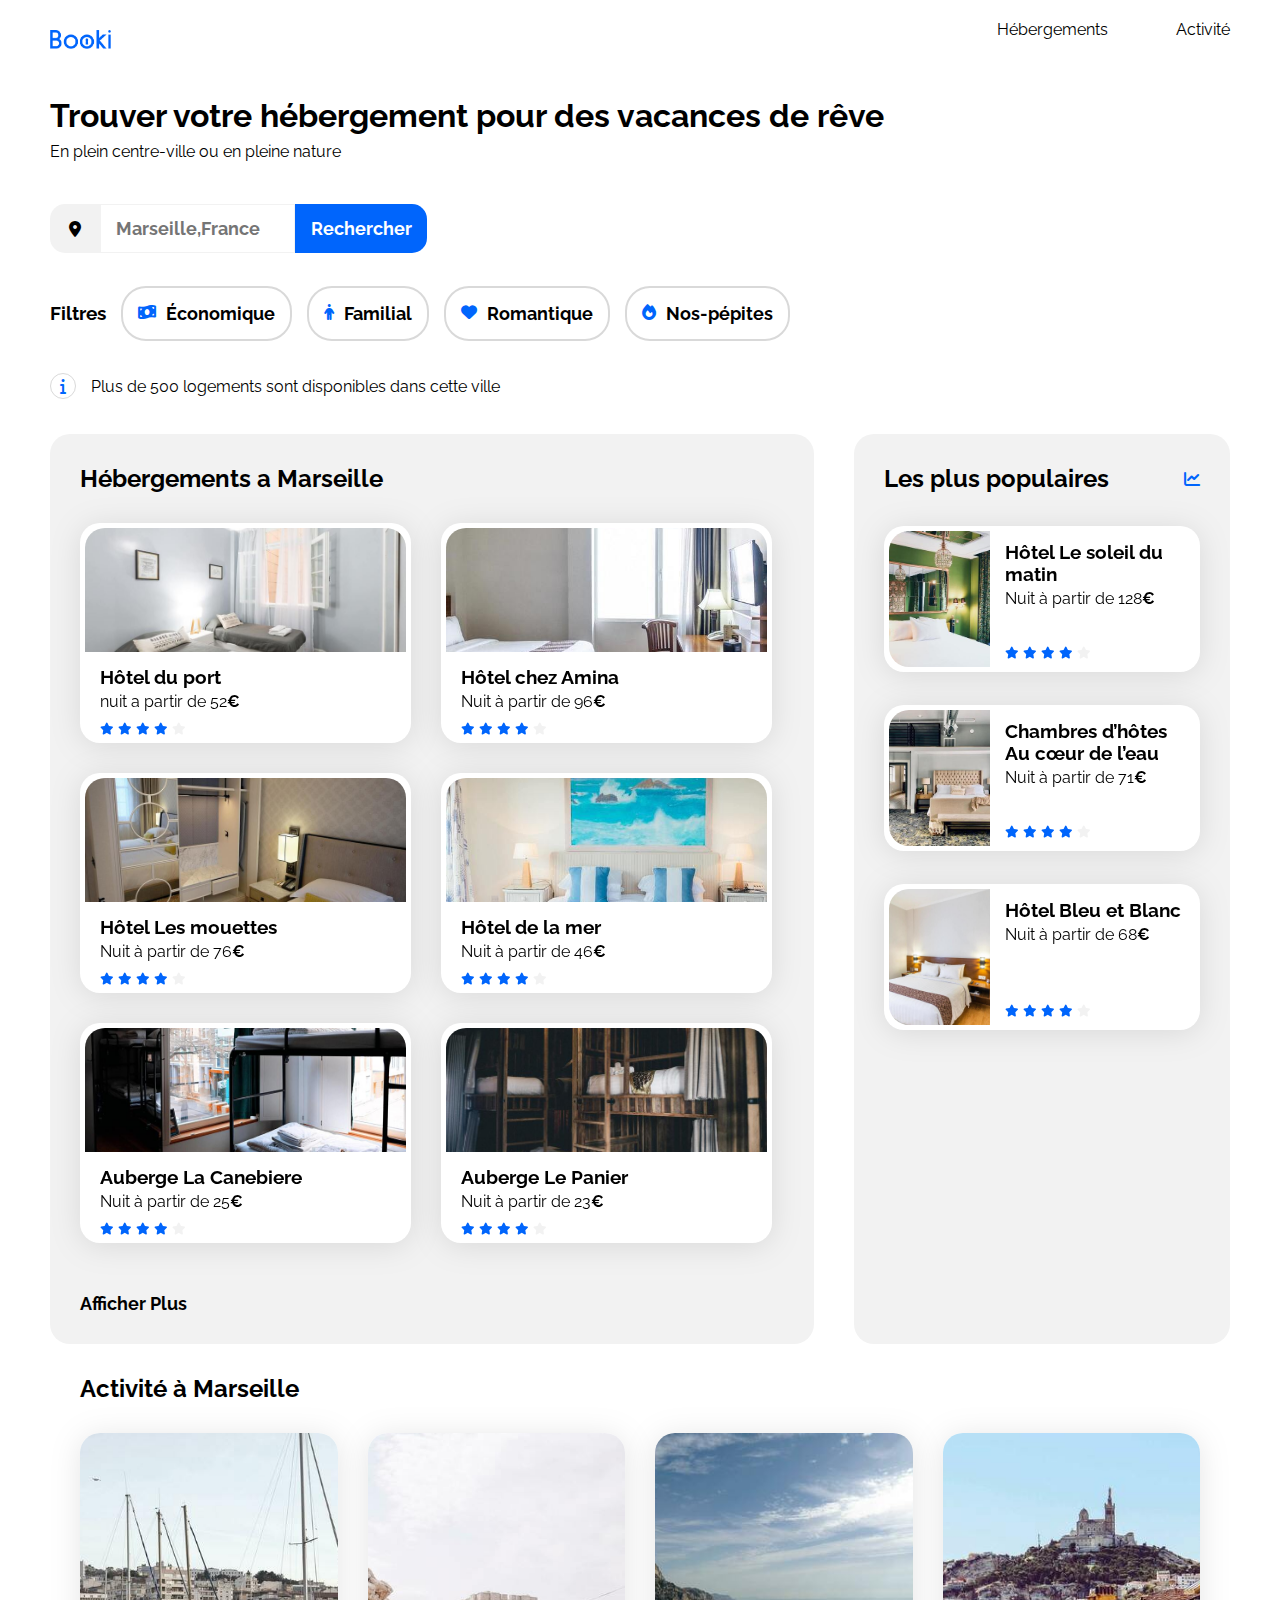
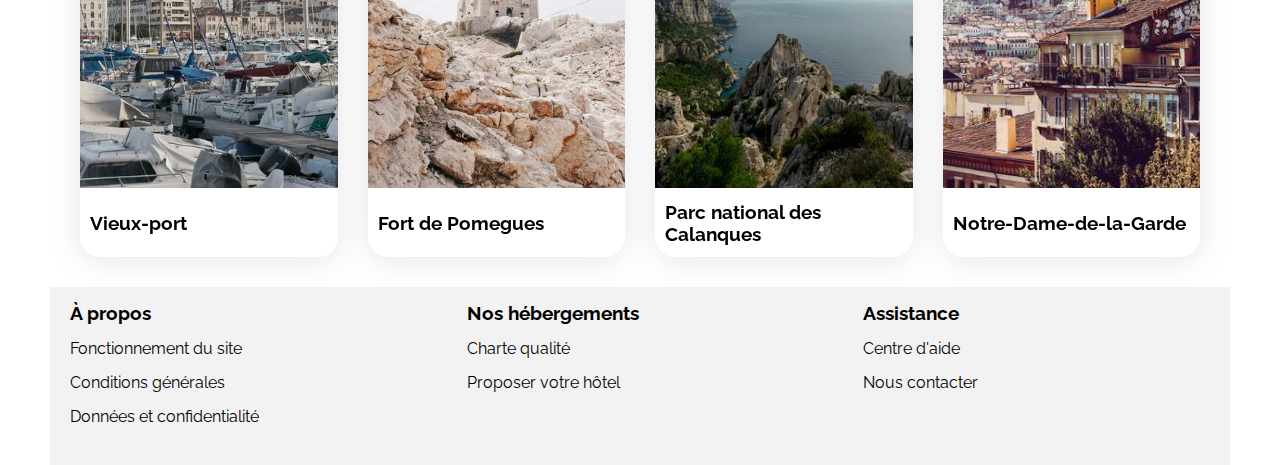
==== index.html @ 9b4d6f0b "bug" ====
<!DOCTYPE html>
<html lang="fr">

<head>
    <meta charset="UTF-8">
    <meta name="viewport" content="width=device-width, initial-scale=1.0">
    <title>Booki</title>
    
<!-- Stylesheet-->

    <link rel="stylesheet" href="/assets/style.css">
    <link rel="stylesheet" href="https://cdnjs.cloudflare.com/ajax/libs/font-awesome/6.2.1/css/all.min.css"/>

<!-- Googlefonts--> 

    <link rel="preconnect" href="https://fonts.googleapis.com">
    <link rel="preconnect" href="https://fonts.gstatic.com" crossorigin>
    <link href="https://fonts.googleapis.com/css2?family=Raleway:wght@400;500;700&display=swap" rel="stylesheet">

</head>

<body>

    <div class="main-container">

    <!-- section logo/Navbar-->
        <header>
            <div class="logo">
                <img src="/assets/images/logo/Booki.png" alt="">
            </div>

            <nav class="navbar">
                <div class="button">
                    <div class="btn1">
                        <div class="underline-effect"></div>
                        <a class="navlinks" href="#hebergement" >Hébergements</a> 
                    </div>
                    <div class="btn2">
                        <a class="navlinks" href="#activité" >Activité</a>
                    </div> 
                </div>
            </nav>
        </header>

    
        <main>
        <!-- section Recherche-->   
        
        <section class="section-info">
            <div class="headline">
                <h1>Trouver votre hébergement pour des vacances de rêve</h1>
                <p>En plein centre-ville ou en pleine nature</p>
             </div>

            <div class="search"> 
                <form action="#">
                    <div class="mapicon">
                        <i class="fa-solid fa-location-dot"></i>
                    </div>
                    <input class="search-input" type="search" placeholder="Marseille,France">
                    <button class="search-btn">Rechercher</button>
                    <button class="search-btn-phone"><i class="fa-solid fa-magnifying-glass"></i></button>
                </form>
            </div>

            <div class="filter-bar">
                <div class="filtretitle">
                     <h3>Filtres</h3>  
                </div>
                <div class="zonefiltres">
                    <div class="filtre">
                        <div class="filter-icon">
                            <i class="fa-solid fa-money-bill-wave"></i>
                        </div>
                        <span>Économique</span>
    
                    </div>
                    <div class="filtre">
                        <div class="filter-icon">
                            <i class="fa-solid fa-person"></i>
                        </div>
                        <span>Familial</span>
                    </div>
                    <div class="filtre">
                        <div class="filter-icon">
                            <i class="fa-solid fa-heart"></i>
                        </div>
                        <span>Romantique</span>
                    </div>
                    <div class="filtre">
                        <div class="filter-icon">
                            <i class="fa-solid fa-fire"></i>
                        </div>
                        <span>Nos-pépites</span>
                    </div> 
                </div>
            </div>

            <div class="info-bar">
                <div class="info-icon">
                    <i class="fa-solid fa-info"></i>
                </div>
                <div class="info-txt">
                    <p>Plus de 500 logements sont disponibles dans cette ville</p>
                </div>
            </div>
        </section>
    
    <!-- section hebergement/populaire--> 


        <div id="hebergement"   class="hebergement-populaire">
            <section class="hebergement">
                <div class="hebergement-title">
                    <h2 class="section-title">Hébergements a Marseille</h2>
                </div>

                <div class="hebergements-cards">
                    
                    <a href="#">
                        <article class="card">
                            <img src="/assets/images/hebergement/fred-kleber.jpg" alt="">
                            <div class="card-content">
                                <div class="card-txt">
                                    <h3 class="card-title">Hôtel du port</h3>
                                    <p class="card-subtitle">nuit a partir de 52<span class="euro">€</span></p>
                                </div>
                                <div class="card-rating">
                                    <i class="fa-xs fa-solid fa-star" aria-hidden="true"></i>
                                    <i class="fa-xs fa-solid fa-star" aria-hidden="true"></i>
                                    <i class="fa-xs fa-solid fa-star" aria-hidden="true"></i>
                                    <i class="fa-xs fa-solid fa-star" aria-hidden="true"></i>
                                    <i class="fa-xs fa-solid fa-star neutral-star" aria-hidden="true"></i>
                                    <span class="sr-only">Note de 4 sur 5</span>
                                </div>
                            </div>
                        </article>
                    </a>

                    <a href="#">
                        <article class="card">
                            <img src="/assets/images/hebergement/febrian-zakaria.jpg" alt="">
                            <div class="card-content">
                                <div class="card-txt">
                                    <h3 class="card-title">Hôtel chez Amina</h3>
                                    <p class="card-subtitle">Nuit à partir de 96<span class="euro">€</span></p>
                                </div>
                                <div class="card-rating">
                                    <i class="fa-xs fa-solid fa-star" aria-hidden="true"></i>
                                    <i class="fa-xs fa-solid fa-star" aria-hidden="true"></i>
                                    <i class="fa-xs fa-solid fa-star" aria-hidden="true"></i>
                                    <i class="fa-xs fa-solid fa-star" aria-hidden="true"></i>
                                    <i class="fa-xs fa-solid fa-star neutral-star" aria-hidden="true"></i>
                                    <span class="sr-only">Note de 4 sur 5</span>
                                </div>
                            </div>
                        </article>
                    </a>

                    <a href="#">
                        <article class="card">
                            <img src="/assets/images/hebergement/reisetopia.jpg" alt="">
                            <div class="card-content">
                                <div class="card-txt">
                                    <h3 class="card-title">Hôtel Les mouettes</h3>
                                    <p class="card-subtitle">Nuit à partir de 76<span class="euro">€</span></p>
                                </div>
                                <div class="card-rating">
                                    <i class="fa-xs fa-solid fa-star" aria-hidden="true"></i>
                                    <i class="fa-xs fa-solid fa-star" aria-hidden="true"></i>
                                    <i class="fa-xs fa-solid fa-star" aria-hidden="true"></i>
                                    <i class="fa-xs fa-solid fa-star" aria-hidden="true"></i>
                                    <i class="fa-xs fa-solid fa-star neutral-star" aria-hidden="true"></i>
                                    <span class="sr-only">Note de 4 sur 5</span>
                                </div>
                            </div>
                        </article>
                    </a>

                    <a href="#">
                        <article class="card">
                            <img src="/assets/images/hebergement/annie-spratt.jpg" alt="">
                            <div class="card-content">
                                <div class="card-txt">
                                    <h3 class="card-title">Hôtel de la mer</h3>
                                    <p class="card-subtitle">Nuit à partir de 46<span class="euro">€</span></p>
                                </div>
                                <div class="card-rating">
                                    <i class="fa-xs fa-solid fa-star" aria-hidden="true"></i>
                                    <i class="fa-xs fa-solid fa-star" aria-hidden="true"></i>
                                    <i class="fa-xs fa-solid fa-star" aria-hidden="true"></i>
                                    <i class="fa-xs fa-solid fa-star" aria-hidden="true"></i>
                                    <i class="fa-xs fa-solid fa-star neutral-star" aria-hidden="true"></i>
                                    <span class="sr-only">Note de 4 sur 5</span>
                                </div>
                            </div>
                        </article>
                    </a>

                    <a href="#">
                        <article class="card">
                            <img src="/assets/images/hebergement/marcus-loke.jpg" alt="">
                            <div class="card-content">
                                <div class="card-txt">
                                    <h3 class="card-title">Auberge La Canebiere</h3>
                                    <p class="card-subtitle">Nuit à partir de 25<span class="euro">€</span></p>
                                </div>
                                <div class="card-rating">
                                    <i class="fa-xs fa-solid fa-star" aria-hidden="true"></i>
                                    <i class="fa-xs fa-solid fa-star" aria-hidden="true"></i>
                                    <i class="fa-xs fa-solid fa-star" aria-hidden="true"></i>
                                    <i class="fa-xs fa-solid fa-star" aria-hidden="true"></i>
                                    <i class="fa-xs fa-solid fa-star neutral-star" aria-hidden="true"></i>
                                    <span class="sr-only">Note de 4 sur 5</span>
                                </div>
                            </div>
                        </article>
                    </a>

                    <a href="#">
                        <article class="card">
                            <img src="/assets/images/hebergement/nicate-lee.jpg" alt="">
                            <div class="card-content">
                                <div class="card-txt">
                                    <h3 class="card-title">Auberge Le Panier</h3>
                                    <p class="card-subtitle">Nuit à partir de 23<span class="euro">€</span></p>
                                </div>
                                <div class="card-rating">
                                    <i class="fa-xs fa-solid fa-star" aria-hidden="true"></i>
                                    <i class="fa-xs fa-solid fa-star" aria-hidden="true"></i>
                                    <i class="fa-xs fa-solid fa-star" aria-hidden="true"></i>
                                    <i class="fa-xs fa-solid fa-star" aria-hidden="true"></i>
                                    <i class="fa-xs fa-solid fa-star neutral-star" aria-hidden="true"></i>
                                    <span class="sr-only">Note de 4 sur 5</span>
                                </div>
                            </div>
                        </article>
                    </a>
                </div>
                
                <div class="Affichertxt">
                    <span>Afficher Plus</span>
                </div>
            </section>

            <section class="populaires">
                    <div class="populaires-title">
                        <h2 class="section-title">Les plus populaires</h2>
                        <i class="fa-solid fa-chart-line" aria-hidden="true"></i>
                    </div>
                    <div class="populaires-cards">
                        <a href="#">
                            <article class="card">
                                <img src="/assets/images/hebergement/emile-guillemot.jpg" alt="Image de la chambre d'hôtel montrant un lit">
                                <div class="card-content">
                                    <div class="card-txt">
                                        <h3 class="card-title">Hôtel Le soleil du matin</h3>
                                        <p class="card-subtitle">Nuit à partir de 128<span class="euro">€</span></p>
                                    </div>
                                    <div class="card-rating">
                                        <i class="fa-xs fa-solid fa-star" aria-hidden="true"></i>
                                        <i class="fa-xs fa-solid fa-star" aria-hidden="true"></i>
                                        <i class="fa-xs fa-solid fa-star" aria-hidden="true"></i>
                                        <i class="fa-xs fa-solid fa-star" aria-hidden="true"></i>
                                        <i class="fa-xs fa-solid fa-star neutral-star" aria-hidden="true"></i>
                                        <span class="sr-only">Note de 4 sur 5</span>
                                    </div>
                                </div>
                            </article>
                        </a>
                        <a href="#">
                            <article class="card">
                                <img src="/assets/images/hebergement/aw-creative.jpg" alt="Image de la chambre d'hôtel montrant un lit">
                                <div class="card-content">
                                    <div class="card-txt">
                                        <h3 class="card-title">Chambres d’hôtes Au cœur de l’eau</h3>
                                        <p class="card-subtitle">Nuit à partir de 71<span class="euro">€</span></p>
                                    </div>
                                    <div class="card-rating">
                                        <i class="fa-xs fa-solid fa-star" aria-hidden="true"></i>
                                        <i class="fa-xs fa-solid fa-star" aria-hidden="true"></i>
                                        <i class="fa-xs fa-solid fa-star" aria-hidden="true"></i>
                                        <i class="fa-xs fa-solid fa-star" aria-hidden="true"></i>
                                        <i class="fa-xs fa-solid fa-star neutral-star" aria-hidden="true"></i>
                                        <span class="sr-only">Note de 4 sur 5</span>
                                    </div>
                                </div> 
                            </article>
                        </a>
                        <a href="#">
                            <article class="card">
                                <img src="/assets/images/hebergement/febrian-zakaria2.jpg" alt="Image de la chambre d'hôtel montrant un lit">
                                <div class="card-content">
                                    <div class="card-txt">
                                        <h3 class="card-title">Hôtel Bleu et Blanc</h3>
                                        <p class="card-subtitle">Nuit à partir de 68<span class="euro">€</span></p>
                                    </div>
                                    <div class="card-rating">
                                        <i class="fa-xs fa-solid fa-star" aria-hidden="true"></i>
                                        <i class="fa-xs fa-solid fa-star" aria-hidden="true"></i>
                                        <i class="fa-xs fa-solid fa-star" aria-hidden="true"></i>
                                        <i class="fa-xs fa-solid fa-star" aria-hidden="true"></i>
                                        <i class="fa-xs fa-solid fa-star neutral-star" aria-hidden="true"></i>
                                        <span class="sr-only">Note de 4 sur 5</span>
                                    </div>
                                </div>
                            </article>
                        </a>
                    </div>
                </section>
        </div>

    <!-- section activite-->
    
        <div id="activité" class="activité">
            <div class="activite-title">
                <h2 class="section-title">Activité à Marseille</h2>
            </div>

            <div class="activite-cards">
                <a href="#">
                    <article class="card">
                        <img src="/assets/images/activité/reno-laithienne.jpg" alt="">
                        <div class="card-content">
                            <h3 class="card-title">Vieux-port</h3>
                        </div>
                    </article>
                </a>

                <a href="#">
                    <article class="card">
                        <img src="/assets/images/activité/paul-hermann.jpg" alt="">
                        <div class="card-content">
                            <h3 class="card-title">Fort de Pomegues</h3>
                        </div>
                    </article>
                </a>

                <a href="#">
                    <article class="card">
                        <img src="/assets/images/activité/kilyan-sockalingum.jpg" alt="">
                        <div class="card-content">
                            <h3 class="card-title">Parc national des Calanques</h3>
                        </div>
                    </article>
                </a>

                <a href="#">
                    <article class="card">
                        <img src="/assets/images/activité/florian-wehde.jpg" alt="">
                        <div class="card-content">
                            <h3 class="card-title">Notre-Dame-de-la-Garde</h3>
                        </div>
                    </article>
                </a>

            </div>
        </div>
    </main>
    <!-- section Footer--> 

        <footer>
            <nav class="navfooter">
                <div class="zone">
                    <div class="zonetxt">
                     <h3>À propos</h3>
                     <a href="#">Fonctionnement du site</a>
                     <a href="#">Conditions générales</a>
                     <a href="#">Données et confidentialité</a>
                    </div> 
                 </div>

                 <div class="zone">
                    <div class="zonetxt">
                     <h3>Nos hébergements</h3>
                     <a href="#">Charte qualité</a>
                     <a href="#">Proposer votre hôtel</a>
                    </div> 
                 </div>

                 
             <div class="zone">
                <div class="zonetxt">
                 <h3>Assistance</h3> 
                 <a href="#">Centre d'aide</a>
                 <a href="#">Nous contacter</a>
                </div> 
             </div>
            
            </nav>
        </footer>
    </div>
</body>
---- assets/style.css ----
/****** General ***********/
* {
    font-family: 'Raleway', sans-serif;
    text-decoration: none;
    margin: 0;
}


body {
    display: flex;
    justify-content: center;
}

.main-container{
    max-width: 1440px;
    padding: 0 50px;
    box-sizing: border-box;
}
/* Partie commune */

header,.main-container,.section-info,.activité,.filter-bar,.hebergement-populaire,.hebergements-card,.activite-cards img,.hebergements-cards img{
    width: 100%;
}

header,.navbar,.button,.btn1,.btn2,.filter-bar,.zonefiltres,.info-bar,.hebergement-populaire,.hebergements-cards,.activite-cards,.navfooter{
    display: flex;
    flex-direction: row;
}

.section-info,.card-content,.zonetxt,.activité,.main-container {
    display: flex;
    flex-direction: column;
}

.zonetxt a, .zonefiltres a ,.card-subtitle,.card-title,.filter-bar span,.navlinks,.mapicon i{
    color: black;
}

.headline p,.navlinks,.filter-bar span,.zonetxt a,.zonefiltres a{
    font-size: 16px;
}

/* style du header */
header {
    max-width: 1440px;
    height: 97px;
    justify-content: space-between;
}

.logo img {
    width: 61px;
    height: 19px;
    padding-top: 30px;
}

.navbar {
    justify-content:flex-end;
    width: 344px;
    height: 35px;
}

.button {
    align-items: center;
    height: 35px;
    gap: 68px;
}

.btn1,.btn2 {
    height: 35px;
    border-top: solid 3px;
    border-color: transparent;
}

.btn1:hover,.btn2:hover {
    border-top: solid 3px;
    border-color: #0065fc;
}

.navlinks {
    font-weight: 400;
    margin-top: 18px;
}

.navlinks:hover {
    color: #0065fc;
}

 /* Style de la partie info */

.section-info {
    gap: 35px;
}

.headline p {
    font-weight: 400;
    line-height: 35px;
}

/* Style de la section recherche */
form {
    display: flex;
    width:100%;
}

.search-input {
    width: 195px;
    height: 49px;
    border: solid #F2F2F2 1px;
    padding: 15px;
    font-size: 18px;
    font-weight: 700;
}

.search-btn {
    width: 132px;
    height: 49px;
    border: 1px;
    border-top-right-radius: 15px;
    border-bottom-right-radius: 15px;
    background-color: #0065fc;
    display: flex;
    justify-content: center;
    align-items: center;
    color: white;
    font-size: 18px;
    font-weight: 700;
}

.search-btn-phone{
    width:  49px;
    height: 49px;
    border: 1px;
    border-top-right-radius: 15px;
    border-bottom-right-radius: 15px;
    background-color: #0065fc;
    display: none;
    justify-content: center;
    align-items: center;
    font-size: 18px;
    font-weight: 700;
}

.search-btn-phone i {
    color: white;
}

.mapicon {
    display: flex;
    width: 50px;
    height: 49px;
    align-items: center;
    justify-content: center;
    box-sizing: border-box;
    border-top-left-radius: 15px;
    border-bottom-left-radius: 15px;
    background-color: #F2F2F2;
}
/* Style de la section filtres */

.filter-bar {
    height: 50px;
    gap: 15px;
    align-items: center;
}

.zonefiltres { 
    flex-wrap: wrap ;
    gap: 15px;
}

.filter-bar span {
    font-size: 18px;
    font-weight: 700;
}

.filtre {
    border: 2px solid #D9D9D9;
    padding: 15px;
    border-radius:25px;
    display: flex;
    gap: 10px;
}


.filter-icon i {
    color: #0065fc;
    font-weight: 900;

}

.filtre:hover {
    background-color: #deebff;
}

/* Style Info bar */

.info-bar {
 align-items: center;
 gap: 15px;
 margin-bottom: 35px;
}

.info-icon {
    width: 24px;
    height: 24px;
    border: 1px solid #D9D9D9;
    border-radius: 50%;
    display: flex;
    align-items: center;
    justify-content: center;
}

.info-icon i {
    color: #0065fc;
}

/* Hebergement et populaire */

.hebergement-populaire {
    gap: 40px;
}

.hebergement-populaire section {
    border-radius: 20px;
    padding: 30px;
    box-sizing: border-box;
    gap: 30px;
}

.hebergement-populaire .card-subtitle {
    margin: 0%;
}
.card {
    border-radius: 20px;
    filter: drop-shadow(0px 3px 15px rgba(0, 0, 0, 0.1));
    background-color: white;
}
.card img {
    object-fit: cover;
}

.euro {
    font-weight: 700;
}

.fa-solid {
    color: #0065fc;
}

.neutral-star {
    color: #F2F2F2;
}

.card-title {
    margin-top: 10px;
    margin-bottom: 4px;
}
/* Hebergement*/

.hebergement {
    width: 65% ;
    background-color: #F2F2F2;
}

.hebergements-cards {
    flex-wrap: wrap;
    gap: 30px;
    margin-top: 30px;
}

.hebergements-cards a {
    width: 30.8%;
}

.hebergements-cards .card {
    padding: 5px;
}

.hebergements-cards img {
    height: 124px;
    border-top-left-radius: 20px;
    border-top-right-radius: 20px;
}

.hebergements-cards .card-content {
    padding-left: 15px;
    gap: 8px;
}

.Affichertxt {
    font-size: 18px;
    font-weight: 700;
    margin-top: 50px;
}
/* Populaire */

.populaires {
    width: 32%;
    background-color: #F2F2F2;
}

.populaires-title {
    display: flex;
    justify-content: space-between;
    align-items: center;
}

.populaires-cards .card {
    display: flex;
    margin-top: 33px;
    padding: 5px;
}

.populaires-cards img {
    width: 33%;
    height: 136px;
    border-top-left-radius: 20px;
    border-bottom-left-radius: 20px;
}

.populaires-cards .card-content {
    width: 67%;
    padding-left: 15px;
    justify-content: space-between;
    box-sizing: border-box;
}

.populaires-cards .card-title {
    margin-top: 10px;
    margin-bottom: 4px;
}


.populaires-cards .card-rating {
    margin-bottom: 5px;
}

/* Style section activité */

.activité {
    width: 100%;
    gap: 30px;
    margin-top: 30px;
    margin-bottom: 30px;
}

.activite-title {
    padding-left: 30px;
}

.activite-cards {
    padding-left: 30px;
    padding-right: 30px;
    gap: 30px;
}

.activite-cards a {
    width: 23%;
}

.activite-cards img {
    height: 355px;
    border-top-left-radius: 20px;
    border-top-right-radius: 20px;
}
.activite-cards .card-content {
    height: 55px;
    justify-content: center;
    padding-left: 10px;
    padding-bottom: 10px;
}
 
/* Style du footer */

footer {
    background-color:rgba(242, 242, 242, 1);
}

.navfooter {
    padding-top: 15px;
    padding-left: 20px;
    gap: 30px;
}
.zone {
    width: 446.67px;
    height: 163px;
}
.zonetxt  {
    padding-left: 0%;
    gap: 15px;
}
.zonetxt a {
    font-weight: 400;
}


/* Version responsive (media queries) */

@media screen and (max-width: 1422px) and (min-width: 1025px){
    .hebergements-cards a {
        width: 47%;
    }

}

@media screen and (max-width: 1122px) {
    .activite-cards .card {
        height: 270px;
    }
    
    .activite-cards {
        flex-wrap: nowrap;
    }
    
    
    .activite-cards img {
        height: 190px;
    }
    
    .activite-cards a {
        width: 25%;
    }
    
}
/* (less/equal than 1024px) */

@media screen and (max-width: 1024px) {

.filter-bar {
        flex-direction: column;
        align-items: flex-start;
        margin-bottom: 30px;
}

.hebergement-populaire {
    flex-direction: column;
}

.hebergement,.hebergements-card img {
    width: 100%;
}

.hebergements-card a {
    width: 30.8%
}

.populaires {
    width: 100%;
}

.populaires-cards {
    display: flex;
    flex-direction: row;
    justify-content: space-between;
}

.populaires-cards a {
    width: 30%;
}

.populaires-cards .card-title {
    font-size: 14px;
}

.populaires-cards .card-subtitle {
    font-size: 13px;
}

}



@media screen and (max-width: 963px) {
    .hebergements-cards  {
        gap: 25px;
    }
}

@media screen and (max-width: 920px){

    .activite-cards {
        flex-wrap: wrap;
    }

    .activite-cards a {
        width: 30%;
    }

    .hebergements-cards {
        gap: 30px;
    }

    .hebergements-cards a {
        width: 47%;
    }

}

@media screen and (max-width: 780px) {
    .filter-bar{
        margin-bottom: 95px;
    }
}

@media screen and (max-width: 772px){
    .activite-cards {
        flex-wrap: wrap;
    }

    .activite-cards a {
        width: 47%;
    }

    .activite-cards img {
        height: 200px;
    }
}


/*Ecran téléphone (plus petit ou egal a 768px ) */

@media screen and (max-width: 768px) {

    .main-container {
        padding: 0;
    }

    header {
        flex-direction: column;
        align-items: center;
        margin-bottom: 30px;
        gap: 20px;
    }

    .navbar {
        width: 100%;
        justify-content: center;
    }

    .button {
        width: 100%;
        justify-content: center;
        gap: 0%;
    }

    .btn1,.btn2 {
        width: 50%;
        justify-content: center;
        align-items: center;
        border-bottom: solid 3px #D9D9D9;
        padding-bottom: 20px;
    }

    .btn1:hover,.btn2:hover {
        border-bottom: solid 3px;
        border-top: none;
        border-color: #0065fc;
        padding-bottom: 20px;
    }

    .section-info {
        margin-top: 30px;
        padding-left: 20px;
        padding-right: 20px;
        gap: 30px;
    }

    .search {
        margin-right: 20px;
    }

    .search-input {
        width: 80%;
    }
    
    .search-btn {
        display: none;
    }

    .search-btn-phone {
        display: flex;
    }

    .filter-bar {
        flex-direction: column;
        align-items: flex-start;
        margin-bottom: 30px;
        width: 100%;
    }

    .zonefiltres {
        margin-left: 20px;
        margin-right: 20px;
    }

    .filtre {
        width: 43%;
        justify-content: center;
    }

    .info-bar {
        margin-top: 65px;
    }


    .hebergement-populaire {
        width: 100%;
        flex-direction: column-reverse;
    }

    .populaires-cards {
        flex-direction: column;
    }

    .populaires-cards a {
        width: 100%;
    }

    .hebergement {
        background-color: transparent;
    }

    .hebergements-cards {
        gap: 15px;
    }

    .hebergements-cards a{
        width: 48.5%;
    }

    
}

@media screen and (max-width: 647px) {
    .filtre {
        width: 38%;
    }

    .search-input {
        width:75%;
    }
}


@media screen and (max-width: 574px) {

    .hebergements-cards a{
        width: 100%;
    }
 
    .populaires-cards,footer,.activite-cards{
        flex-direction: column;
    }
    
    .activite-cards a {
        width: 100%;
    }

    .activite-cards img {
        height: 200px;
    }

    .navfooter{
        flex-direction: column;
        gap: 0;
    }

}

@media screen and (max-width: 445px){
    .filtre {
        width: 37%;
    }

    .section-info {
        padding-left: 10px;
    }
}
/* (plus petit ou egal a 365px ) */
@media screen and (max-width: 405px) {

.filter-bar {
    margin-bottom: 160px;
}
.zonefiltres {
    gap: 10px;
}

.filtre {
    width: 80%;
}
  
} 
@media screen and (max-width: 320px) {
    .search-input {
        width: 160px;
    }
    .search {
        margin-left: 10px;
    }
}
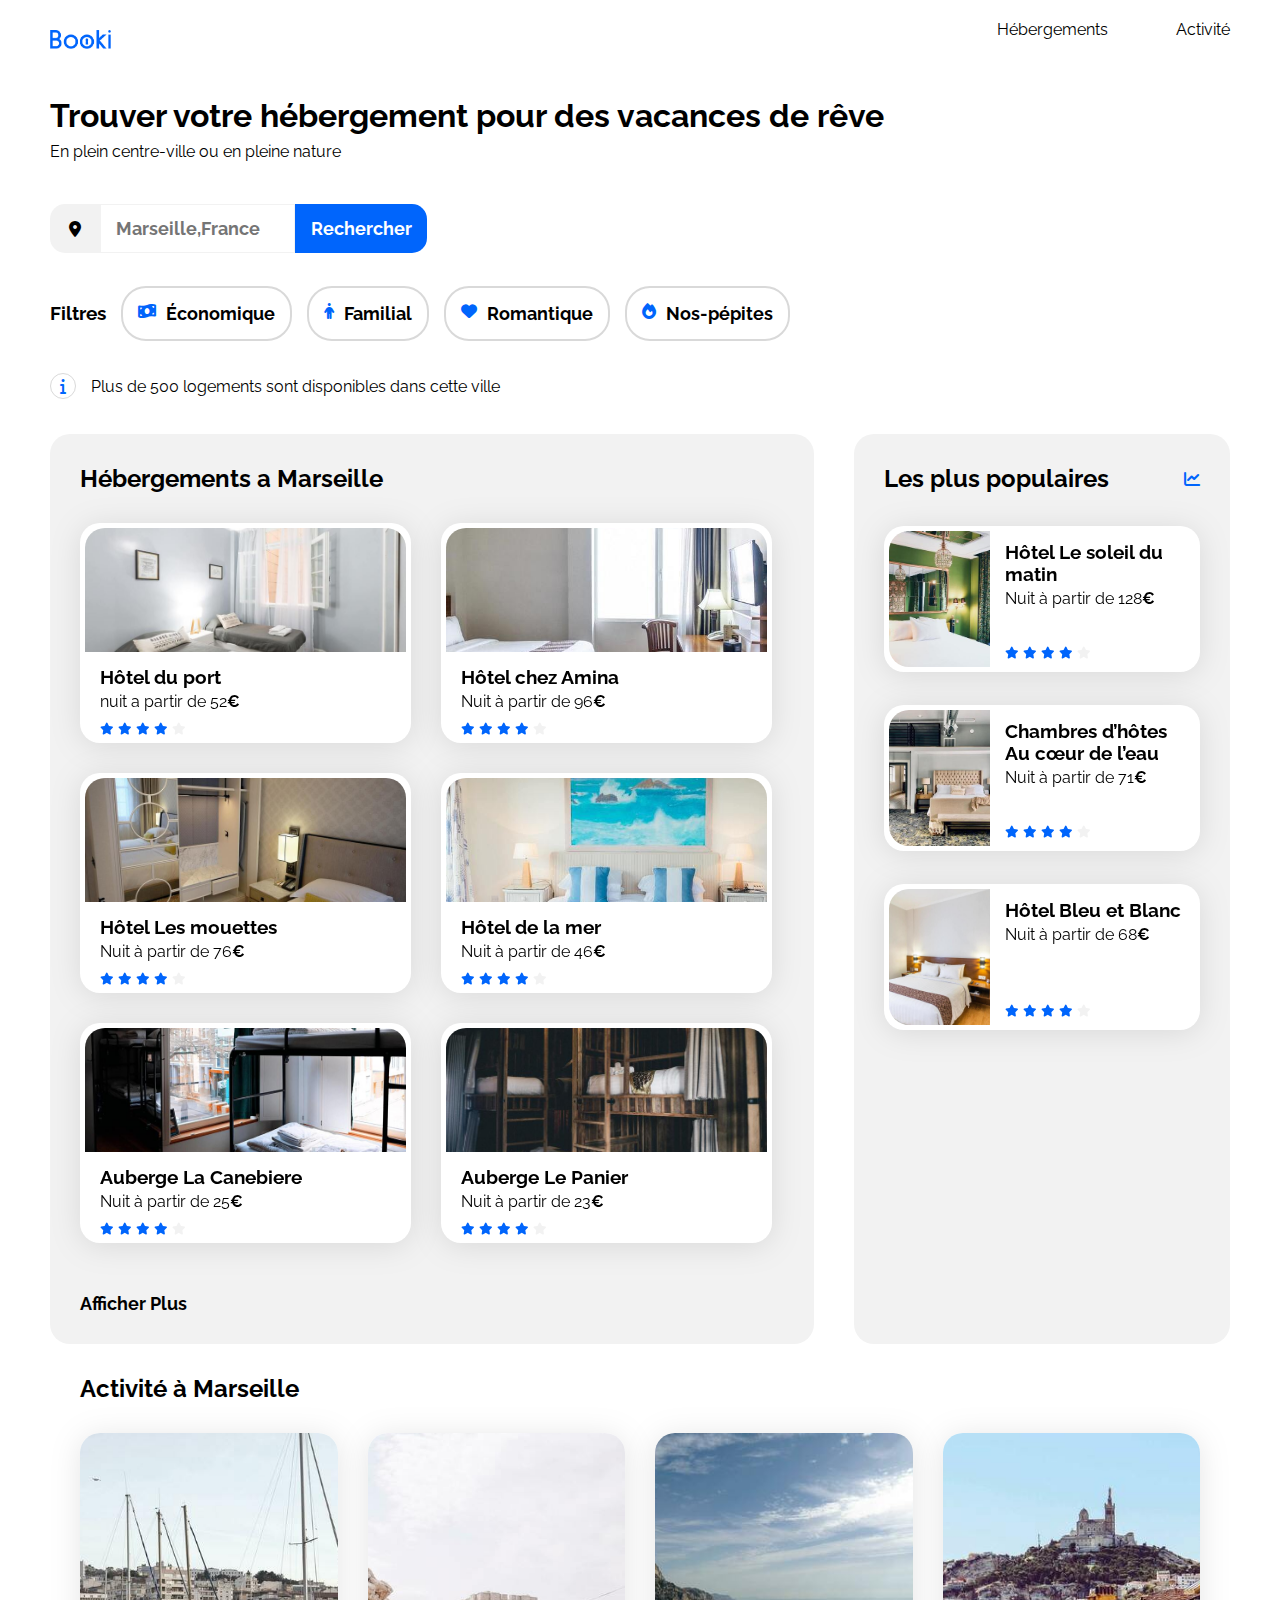
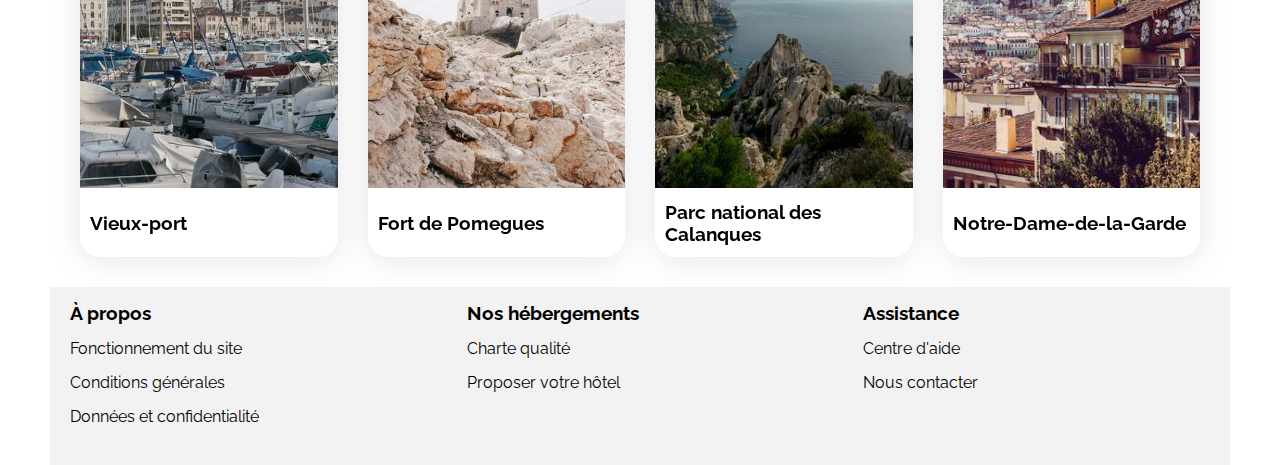
==== commit f2713b4e: "correction des erreurs" ====
--- a/index.html
+++ b/index.html
@@ -19,7 +19,7 @@
 
 </head>
 
-<body>
+<body> 
 
     <div class="main-container">
 
@@ -64,33 +64,22 @@
             </div>
 
             <div class="filter-bar">
-                <div class="filtretitle">
-                     <h3>Filtres</h3>  
-                </div>
+                <h3>Filtres</h3>  
                 <div class="zonefiltres">
                     <div class="filtre">
-                        <div class="filter-icon">
-                            <i class="fa-solid fa-money-bill-wave"></i>
-                        </div>
+                        <i class="fa-solid fa-money-bill-wave"></i>
                         <span>Économique</span>
-    
                     </div>
                     <div class="filtre">
-                        <div class="filter-icon">
-                            <i class="fa-solid fa-person"></i>
-                        </div>
+                        <i class="fa-solid fa-person"></i>
                         <span>Familial</span>
                     </div>
                     <div class="filtre">
-                        <div class="filter-icon">
-                            <i class="fa-solid fa-heart"></i>
-                        </div>
+                        <i class="fa-solid fa-heart"></i>
                         <span>Romantique</span>
                     </div>
                     <div class="filtre">
-                        <div class="filter-icon">
-                            <i class="fa-solid fa-fire"></i>
-                        </div>
+                        <i class="fa-solid fa-fire"></i>
                         <span>Nos-pépites</span>
                     </div> 
                 </div>
--- a/assets/style.css
+++ b/assets/style.css
@@ -182,7 +182,7 @@
 }
 
 
-.filter-icon i {
+.filtre i {
     color: #0065fc;
     font-weight: 900;
 
@@ -382,11 +382,10 @@
     gap: 30px;
 }
 .zone {
-    width: 446.67px;
-    height: 163px;
+  width: 100%;
+  height: 163px;
 }
 .zonetxt  {
-    padding-left: 0%;
     gap: 15px;
 }
 .zonetxt a {
@@ -560,8 +559,8 @@
 
     .section-info {
         margin-top: 30px;
-        padding-left: 20px;
-        padding-right: 20px;
+        width: 90%;
+        padding: 0 5%;
         gap: 30px;
     }
 
@@ -630,17 +629,19 @@
 
     
 }
-
-@media screen and (max-width: 647px) {
+@media screen and (max-width: 717px){
     .filtre {
         width: 38%;
     }
+}
+
+@media screen and (max-width: 647px) {
 
     .search-input {
         width:75%;
     }
 }
-
+ 
 
 @media screen and (max-width: 574px) {
 
@@ -667,30 +668,23 @@
 
 }
 
+
+
 @media screen and (max-width: 445px){
+    .filter-bar {
+        margin-bottom: 160px;
+    }
+    .zonefiltres {
+        gap: 10px;
+    }
+    
     .filtre {
-        width: 37%;
-    }
-
-    .section-info {
-        padding-left: 10px;
-    }
+        width: 80%;
+    }
+    
 }
 /* (plus petit ou egal a 365px ) */
-@media screen and (max-width: 405px) {
-
-.filter-bar {
-    margin-bottom: 160px;
-}
-.zonefiltres {
-    gap: 10px;
-}
-
-.filtre {
-    width: 80%;
-}
-  
-} 
+
 @media screen and (max-width: 320px) {
     .search-input {
         width: 160px;
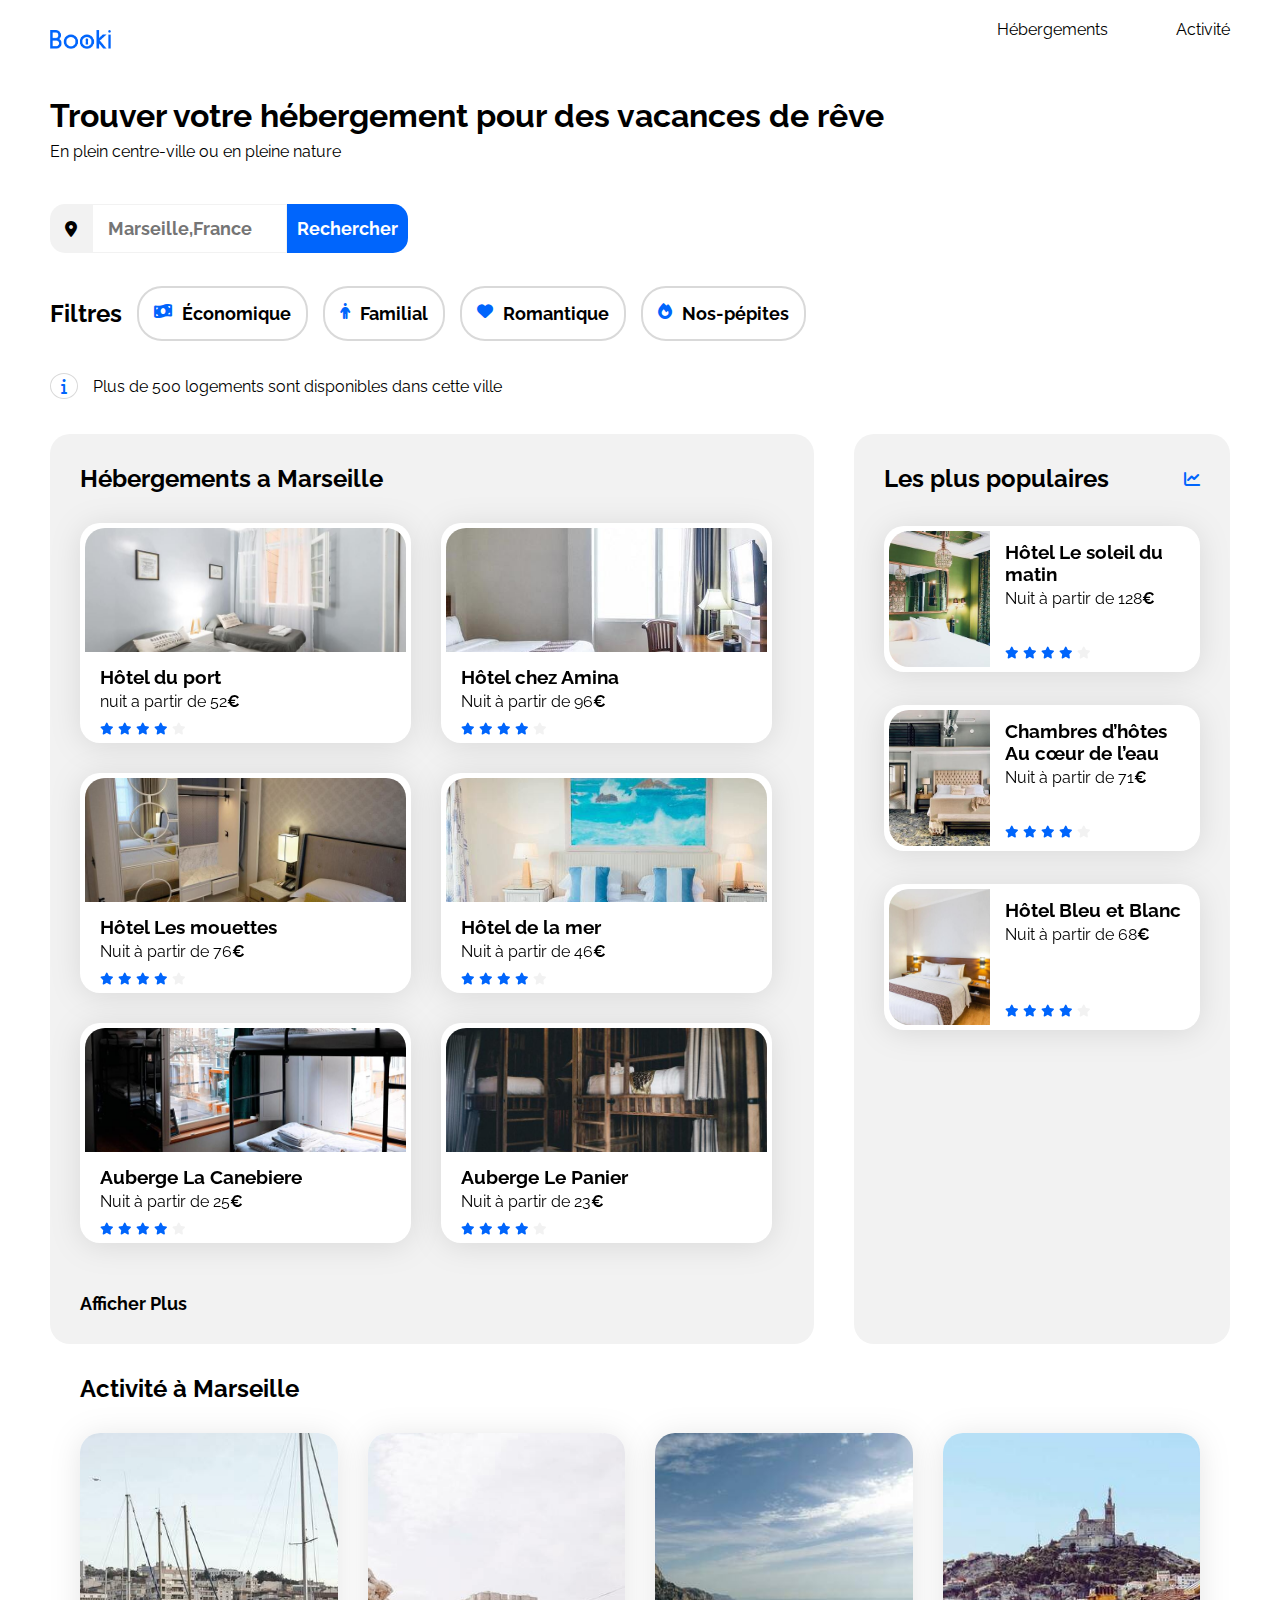
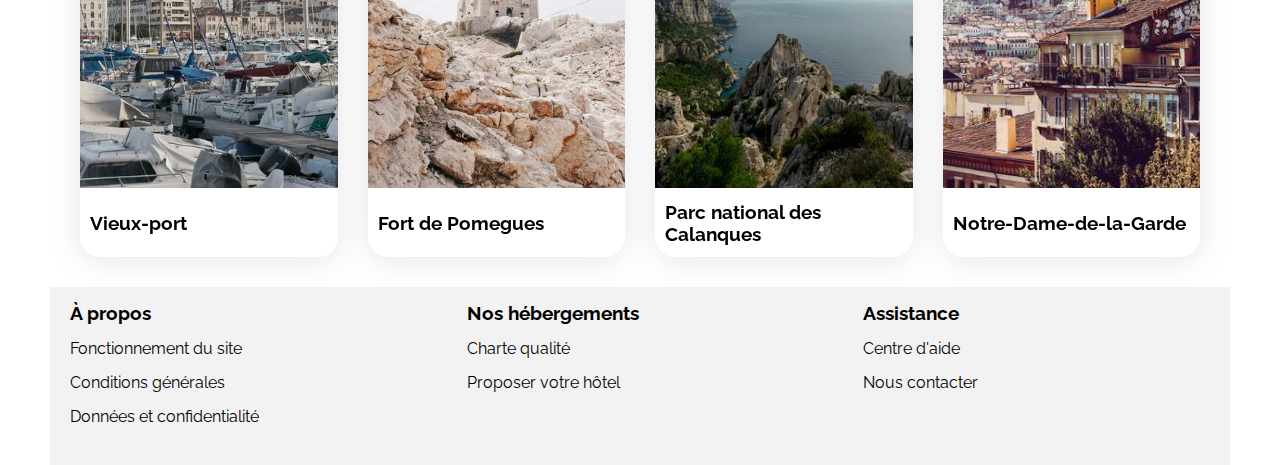
==== commit 22d07b7b: "rendu finale" ====
--- a/index.html
+++ b/index.html
@@ -51,8 +51,6 @@
                 <h1>Trouver votre hébergement pour des vacances de rêve</h1>
                 <p>En plein centre-ville ou en pleine nature</p>
              </div>
-
-            <div class="search"> 
                 <form action="#">
                     <div class="mapicon">
                         <i class="fa-solid fa-location-dot"></i>
@@ -61,10 +59,8 @@
                     <button class="search-btn">Rechercher</button>
                     <button class="search-btn-phone"><i class="fa-solid fa-magnifying-glass"></i></button>
                 </form>
-            </div>
-
             <div class="filter-bar">
-                <h3>Filtres</h3>  
+                <h2>Filtres</h2>  
                 <div class="zonefiltres">
                     <div class="filtre">
                         <i class="fa-solid fa-money-bill-wave"></i>
@@ -86,12 +82,8 @@
             </div>
 
             <div class="info-bar">
-                <div class="info-icon">
-                    <i class="fa-solid fa-info"></i>
-                </div>
-                <div class="info-txt">
-                    <p>Plus de 500 logements sont disponibles dans cette ville</p>
-                </div>
+                <i class="fa-solid fa-info"></i>
+                <p>Plus de 500 logements sont disponibles dans cette ville</p>
             </div>
         </section>
     
--- a/assets/style.css
+++ b/assets/style.css
@@ -111,8 +111,8 @@
     font-weight: 700;
 }
 
-.search-btn {
-    width: 132px;
+.search-btn , .search-btn-phone {
+    padding: 0 10px 0 10px;
     height: 49px;
     border: 1px;
     border-top-right-radius: 15px;
@@ -127,17 +127,8 @@
 }
 
 .search-btn-phone{
-    width:  49px;
-    height: 49px;
-    border: 1px;
-    border-top-right-radius: 15px;
-    border-bottom-right-radius: 15px;
-    background-color: #0065fc;
+    padding: 0 15px 0 15px;
     display: none;
-    justify-content: center;
-    align-items: center;
-    font-size: 18px;
-    font-weight: 700;
 }
 
 .search-btn-phone i {
@@ -146,7 +137,7 @@
 
 .mapicon {
     display: flex;
-    width: 50px;
+    padding: 0 15px 0 15px;
     height: 49px;
     align-items: center;
     justify-content: center;
@@ -200,19 +191,17 @@
  margin-bottom: 35px;
 }
 
-.info-icon {
-    width: 24px;
+.info-bar i {
+    padding: 0 10px 0 10px;
     height: 24px;
     border: 1px solid #D9D9D9;
     border-radius: 50%;
     display: flex;
     align-items: center;
     justify-content: center;
-}
-
-.info-icon i {
     color: #0065fc;
 }
+
 
 /* Hebergement et populaire */
 
@@ -598,7 +587,7 @@
     }
 
     .info-bar {
-        margin-top: 65px;
+        margin-top: 75px;
     }
 
 
